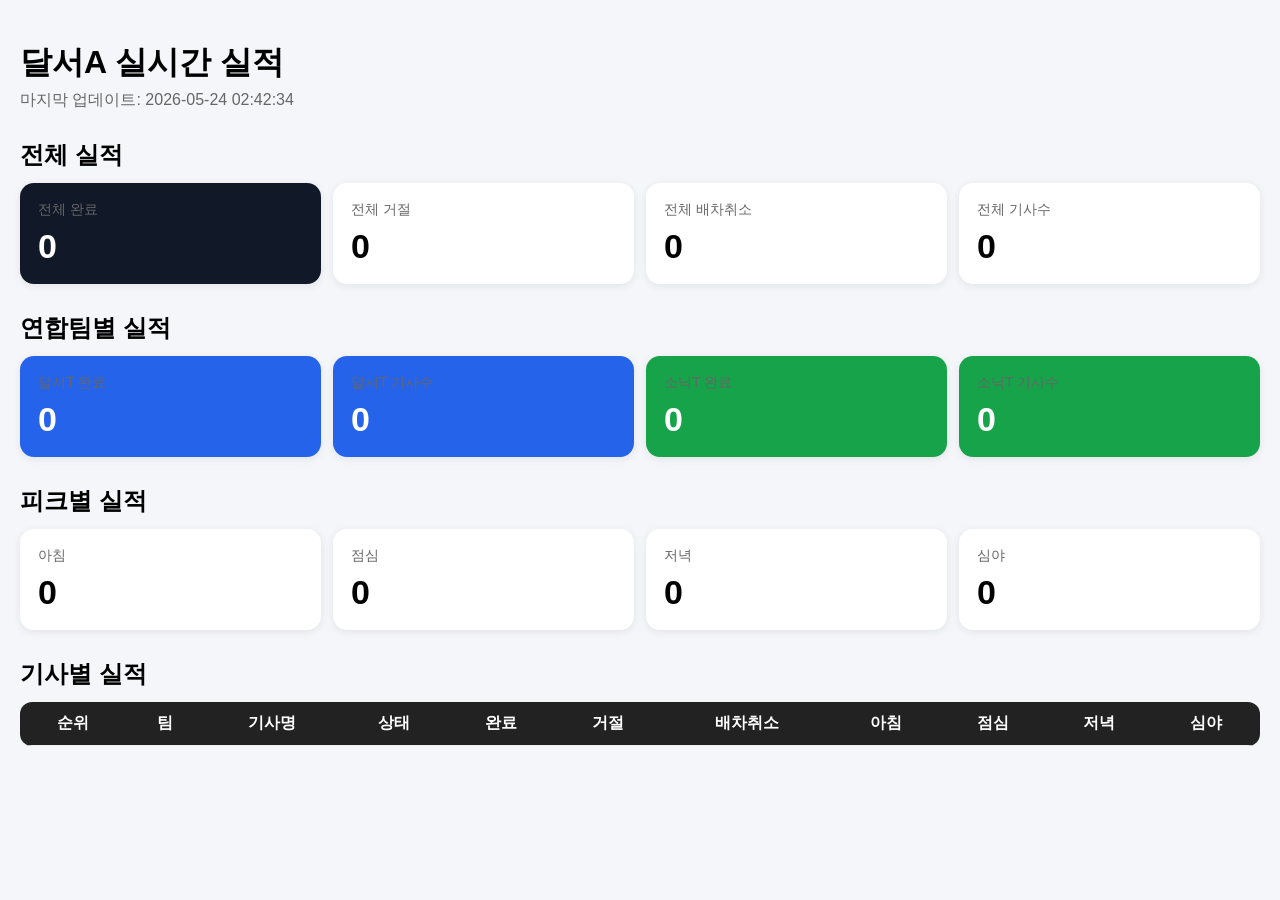
==== index.html @ b22ac355 "first upload" ====
<!DOCTYPE html>
<html lang="ko">
<head>
<meta charset="UTF-8">
<title>달서A 실시간 실적</title>
<style>
body {
    font-family: Arial, sans-serif;
    background: #f5f6fa;
    margin: 0;
    padding: 20px;
}
h1 { margin-bottom: 5px; }
.updated { color: #666; margin-bottom: 20px; }

.section-title {
    margin-top: 28px;
    margin-bottom: 12px;
}

.cards {
    display: grid;
    grid-template-columns: repeat(4, 1fr);
    gap: 12px;
    margin-bottom: 20px;
}
.card {
    background: white;
    padding: 18px;
    border-radius: 14px;
    box-shadow: 0 2px 8px rgba(0,0,0,0.08);
}
.card .title {
    color: #666;
    font-size: 14px;
}
.card .value {
    font-size: 34px;
    font-weight: bold;
    margin-top: 8px;
}
.big-card {
    background: #111827;
    color: white;
}
.team-dalseo {
    background: #2563eb;
    color: white;
}
.team-sonic {
    background: #16a34a;
    color: white;
}
table {
    width: 100%;
    border-collapse: collapse;
    background: white;
    border-radius: 12px;
    overflow: hidden;
}
th, td {
    padding: 11px;
    border-bottom: 1px solid #eee;
    text-align: center;
}
th {
    background: #222;
    color: white;
}
.rank {
    font-weight: bold;
}
.badge {
    padding: 4px 8px;
    border-radius: 8px;
    color: white;
    font-size: 12px;
}
.badge-dalseo {
    background: #2563eb;
}
.badge-sonic {
    background: #16a34a;
}
@media (max-width: 900px) {
    .cards {
        grid-template-columns: repeat(2, 1fr);
    }
}
</style>
</head>
<body>

<h1>달서A 실시간 실적</h1>
<div class="updated" id="updated"></div>

<h2 class="section-title">전체 실적</h2>
<div class="cards">
    <div class="card big-card"><div class="title">전체 완료</div><div class="value" id="totalComplete">0</div></div>
    <div class="card"><div class="title">전체 거절</div><div class="value" id="totalReject">0</div></div>
    <div class="card"><div class="title">전체 배차취소</div><div class="value" id="totalCancel">0</div></div>
    <div class="card"><div class="title">전체 기사수</div><div class="value" id="totalCount">0</div></div>
</div>

<h2 class="section-title">연합팀별 실적</h2>
<div class="cards">
    <div class="card team-dalseo"><div class="title">달서T 완료</div><div class="value" id="dalseoComplete">0</div></div>
    <div class="card team-dalseo"><div class="title">달서T 기사수</div><div class="value" id="dalseoCount">0</div></div>
    <div class="card team-sonic"><div class="title">소닉T 완료</div><div class="value" id="sonicComplete">0</div></div>
    <div class="card team-sonic"><div class="title">소닉T 기사수</div><div class="value" id="sonicCount">0</div></div>
</div>

<h2 class="section-title">피크별 실적</h2>
<div class="cards">
    <div class="card"><div class="title">아침</div><div class="value" id="morning">0</div></div>
    <div class="card"><div class="title">점심</div><div class="value" id="afternoon">0</div></div>
    <div class="card"><div class="title">저녁</div><div class="value" id="evening">0</div></div>
    <div class="card"><div class="title">심야</div><div class="value" id="midnight">0</div></div>
</div>

<h2 class="section-title">기사별 실적</h2>
<table>
<thead>
<tr>
    <th>순위</th>
    <th>팀</th>
    <th>기사명</th>
    <th>상태</th>
    <th>완료</th>
    <th>거절</th>
    <th>배차취소</th>
    <th>아침</th>
    <th>점심</th>
    <th>저녁</th>
    <th>심야</th>
</tr>
</thead>
<tbody id="riderTable"></tbody>
</table>

<script>
async function loadData() {
    const res = await fetch("data.json?time=" + new Date().getTime());
    const data = await res.json();

    document.getElementById("updated").innerText = "마지막 업데이트: " + data.updatedAt;

    document.getElementById("totalComplete").innerText = data.total.complete;
    document.getElementById("totalReject").innerText = data.total.reject;
    document.getElementById("totalCancel").innerText = data.total.cancel;
    document.getElementById("totalCount").innerText = data.total.count;

    document.getElementById("dalseoComplete").innerText = data.dalseoT.complete;
    document.getElementById("dalseoCount").innerText = data.dalseoT.count;
    document.getElementById("sonicComplete").innerText = data.sonicT.complete;
    document.getElementById("sonicCount").innerText = data.sonicT.count;

    document.getElementById("morning").innerText = data.total.morning;
    document.getElementById("afternoon").innerText = data.total.afternoon;
    document.getElementById("evening").innerText = data.total.evening;
    document.getElementById("midnight").innerText = data.total.midnight;

    const tbody = document.getElementById("riderTable");
    tbody.innerHTML = "";

    data.riders.forEach((r, i) => {
        const badgeClass = r.team === "달서T" ? "badge-dalseo" : "badge-sonic";

        tbody.innerHTML += `
            <tr>
                <td class="rank">${i + 1}</td>
                <td><span class="badge ${badgeClass}">${r.team}</span></td>
                <td>${r.name}</td>
                <td>${r.status}</td>
                <td>${r.complete}</td>
                <td>${r.reject}</td>
                <td>${r.cancel}</td>
                <td>${r.morning}</td>
                <td>${r.afternoon}</td>
                <td>${r.evening}</td>
                <td>${r.midnight}</td>
            </tr>
        `;
    });
}

loadData();
setInterval(loadData, 30000);
</script>

</body>
</html>
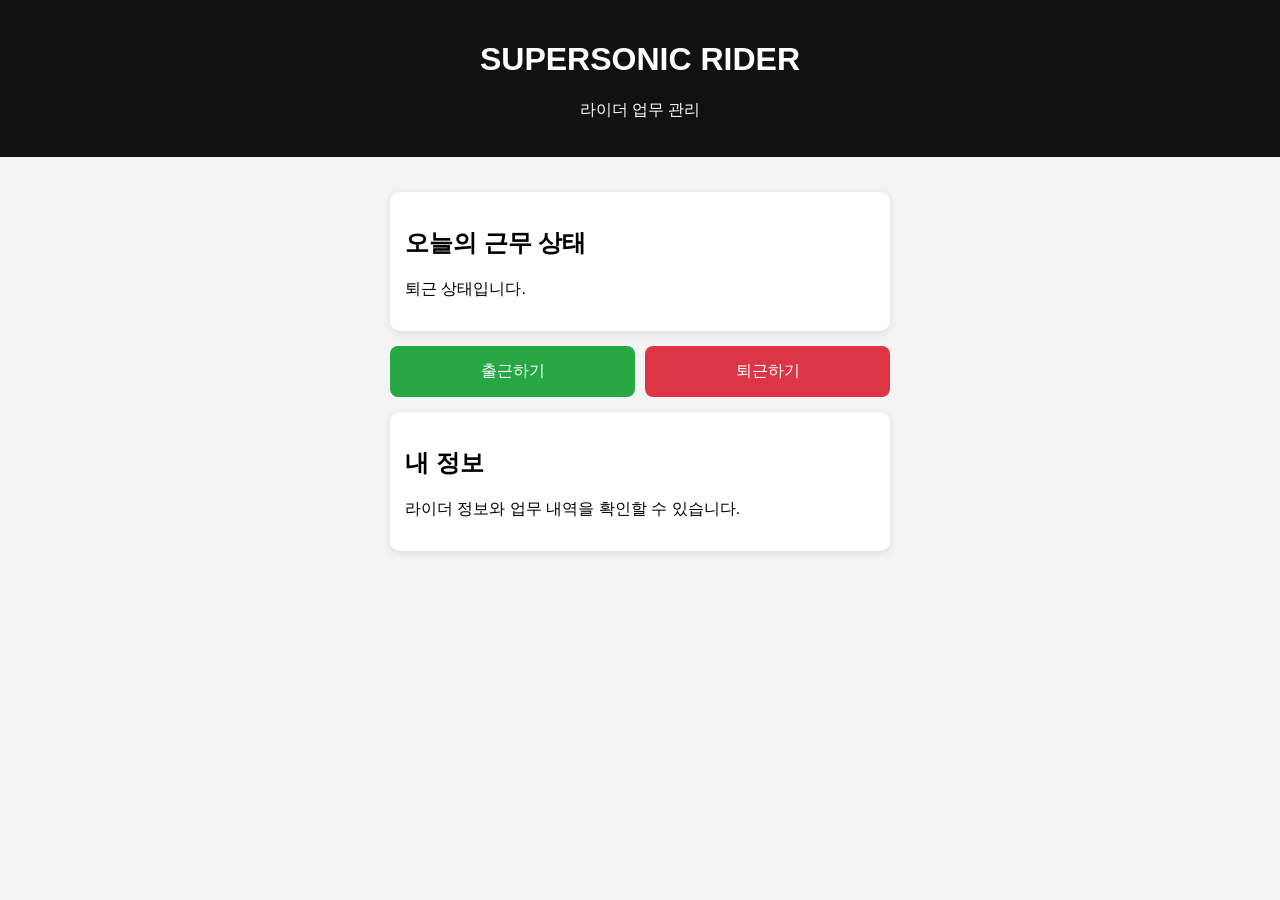
==== commit 84345986: "Create index.html" ====
--- a/index.html
+++ b/index.html
@@ -1,192 +1,11 @@
 <!DOCTYPE html>
 <html lang="ko">
 <head>
-<meta charset="UTF-8">
-<title>달서A 실시간 실적</title>
-<style>
-body {
-    font-family: Arial, sans-serif;
-    background: #f5f6fa;
-    margin: 0;
-    padding: 20px;
-}
-h1 { margin-bottom: 5px; }
-.updated { color: #666; margin-bottom: 20px; }
-
-.section-title {
-    margin-top: 28px;
-    margin-bottom: 12px;
-}
-
-.cards {
-    display: grid;
-    grid-template-columns: repeat(4, 1fr);
-    gap: 12px;
-    margin-bottom: 20px;
-}
-.card {
-    background: white;
-    padding: 18px;
-    border-radius: 14px;
-    box-shadow: 0 2px 8px rgba(0,0,0,0.08);
-}
-.card .title {
-    color: #666;
-    font-size: 14px;
-}
-.card .value {
-    font-size: 34px;
-    font-weight: bold;
-    margin-top: 8px;
-}
-.big-card {
-    background: #111827;
-    color: white;
-}
-.team-dalseo {
-    background: #2563eb;
-    color: white;
-}
-.team-sonic {
-    background: #16a34a;
-    color: white;
-}
-table {
-    width: 100%;
-    border-collapse: collapse;
-    background: white;
-    border-radius: 12px;
-    overflow: hidden;
-}
-th, td {
-    padding: 11px;
-    border-bottom: 1px solid #eee;
-    text-align: center;
-}
-th {
-    background: #222;
-    color: white;
-}
-.rank {
-    font-weight: bold;
-}
-.badge {
-    padding: 4px 8px;
-    border-radius: 8px;
-    color: white;
-    font-size: 12px;
-}
-.badge-dalseo {
-    background: #2563eb;
-}
-.badge-sonic {
-    background: #16a34a;
-}
-@media (max-width: 900px) {
-    .cards {
-        grid-template-columns: repeat(2, 1fr);
-    }
-}
-</style>
+    <meta charset="UTF-8">
+    <meta http-equiv="refresh" content="0; url=./rider/home.html">
+    <title>SUPERSONIC RIDER</title>
 </head>
 <body>
-
-<h1>달서A 실시간 실적</h1>
-<div class="updated" id="updated"></div>
-
-<h2 class="section-title">전체 실적</h2>
-<div class="cards">
-    <div class="card big-card"><div class="title">전체 완료</div><div class="value" id="totalComplete">0</div></div>
-    <div class="card"><div class="title">전체 거절</div><div class="value" id="totalReject">0</div></div>
-    <div class="card"><div class="title">전체 배차취소</div><div class="value" id="totalCancel">0</div></div>
-    <div class="card"><div class="title">전체 기사수</div><div class="value" id="totalCount">0</div></div>
-</div>
-
-<h2 class="section-title">연합팀별 실적</h2>
-<div class="cards">
-    <div class="card team-dalseo"><div class="title">달서T 완료</div><div class="value" id="dalseoComplete">0</div></div>
-    <div class="card team-dalseo"><div class="title">달서T 기사수</div><div class="value" id="dalseoCount">0</div></div>
-    <div class="card team-sonic"><div class="title">소닉T 완료</div><div class="value" id="sonicComplete">0</div></div>
-    <div class="card team-sonic"><div class="title">소닉T 기사수</div><div class="value" id="sonicCount">0</div></div>
-</div>
-
-<h2 class="section-title">피크별 실적</h2>
-<div class="cards">
-    <div class="card"><div class="title">아침</div><div class="value" id="morning">0</div></div>
-    <div class="card"><div class="title">점심</div><div class="value" id="afternoon">0</div></div>
-    <div class="card"><div class="title">저녁</div><div class="value" id="evening">0</div></div>
-    <div class="card"><div class="title">심야</div><div class="value" id="midnight">0</div></div>
-</div>
-
-<h2 class="section-title">기사별 실적</h2>
-<table>
-<thead>
-<tr>
-    <th>순위</th>
-    <th>팀</th>
-    <th>기사명</th>
-    <th>상태</th>
-    <th>완료</th>
-    <th>거절</th>
-    <th>배차취소</th>
-    <th>아침</th>
-    <th>점심</th>
-    <th>저녁</th>
-    <th>심야</th>
-</tr>
-</thead>
-<tbody id="riderTable"></tbody>
-</table>
-
-<script>
-async function loadData() {
-    const res = await fetch("data.json?time=" + new Date().getTime());
-    const data = await res.json();
-
-    document.getElementById("updated").innerText = "마지막 업데이트: " + data.updatedAt;
-
-    document.getElementById("totalComplete").innerText = data.total.complete;
-    document.getElementById("totalReject").innerText = data.total.reject;
-    document.getElementById("totalCancel").innerText = data.total.cancel;
-    document.getElementById("totalCount").innerText = data.total.count;
-
-    document.getElementById("dalseoComplete").innerText = data.dalseoT.complete;
-    document.getElementById("dalseoCount").innerText = data.dalseoT.count;
-    document.getElementById("sonicComplete").innerText = data.sonicT.complete;
-    document.getElementById("sonicCount").innerText = data.sonicT.count;
-
-    document.getElementById("morning").innerText = data.total.morning;
-    document.getElementById("afternoon").innerText = data.total.afternoon;
-    document.getElementById("evening").innerText = data.total.evening;
-    document.getElementById("midnight").innerText = data.total.midnight;
-
-    const tbody = document.getElementById("riderTable");
-    tbody.innerHTML = "";
-
-    data.riders.forEach((r, i) => {
-        const badgeClass = r.team === "달서T" ? "badge-dalseo" : "badge-sonic";
-
-        tbody.innerHTML += `
-            <tr>
-                <td class="rank">${i + 1}</td>
-                <td><span class="badge ${badgeClass}">${r.team}</span></td>
-                <td>${r.name}</td>
-                <td>${r.status}</td>
-                <td>${r.complete}</td>
-                <td>${r.reject}</td>
-                <td>${r.cancel}</td>
-                <td>${r.morning}</td>
-                <td>${r.afternoon}</td>
-                <td>${r.evening}</td>
-                <td>${r.midnight}</td>
-            </tr>
-        `;
-    });
-}
-
-loadData();
-setInterval(loadData, 30000);
-</script>
-
+    <p>라이더 앱으로 이동 중...</p>
 </body>
 </html>
